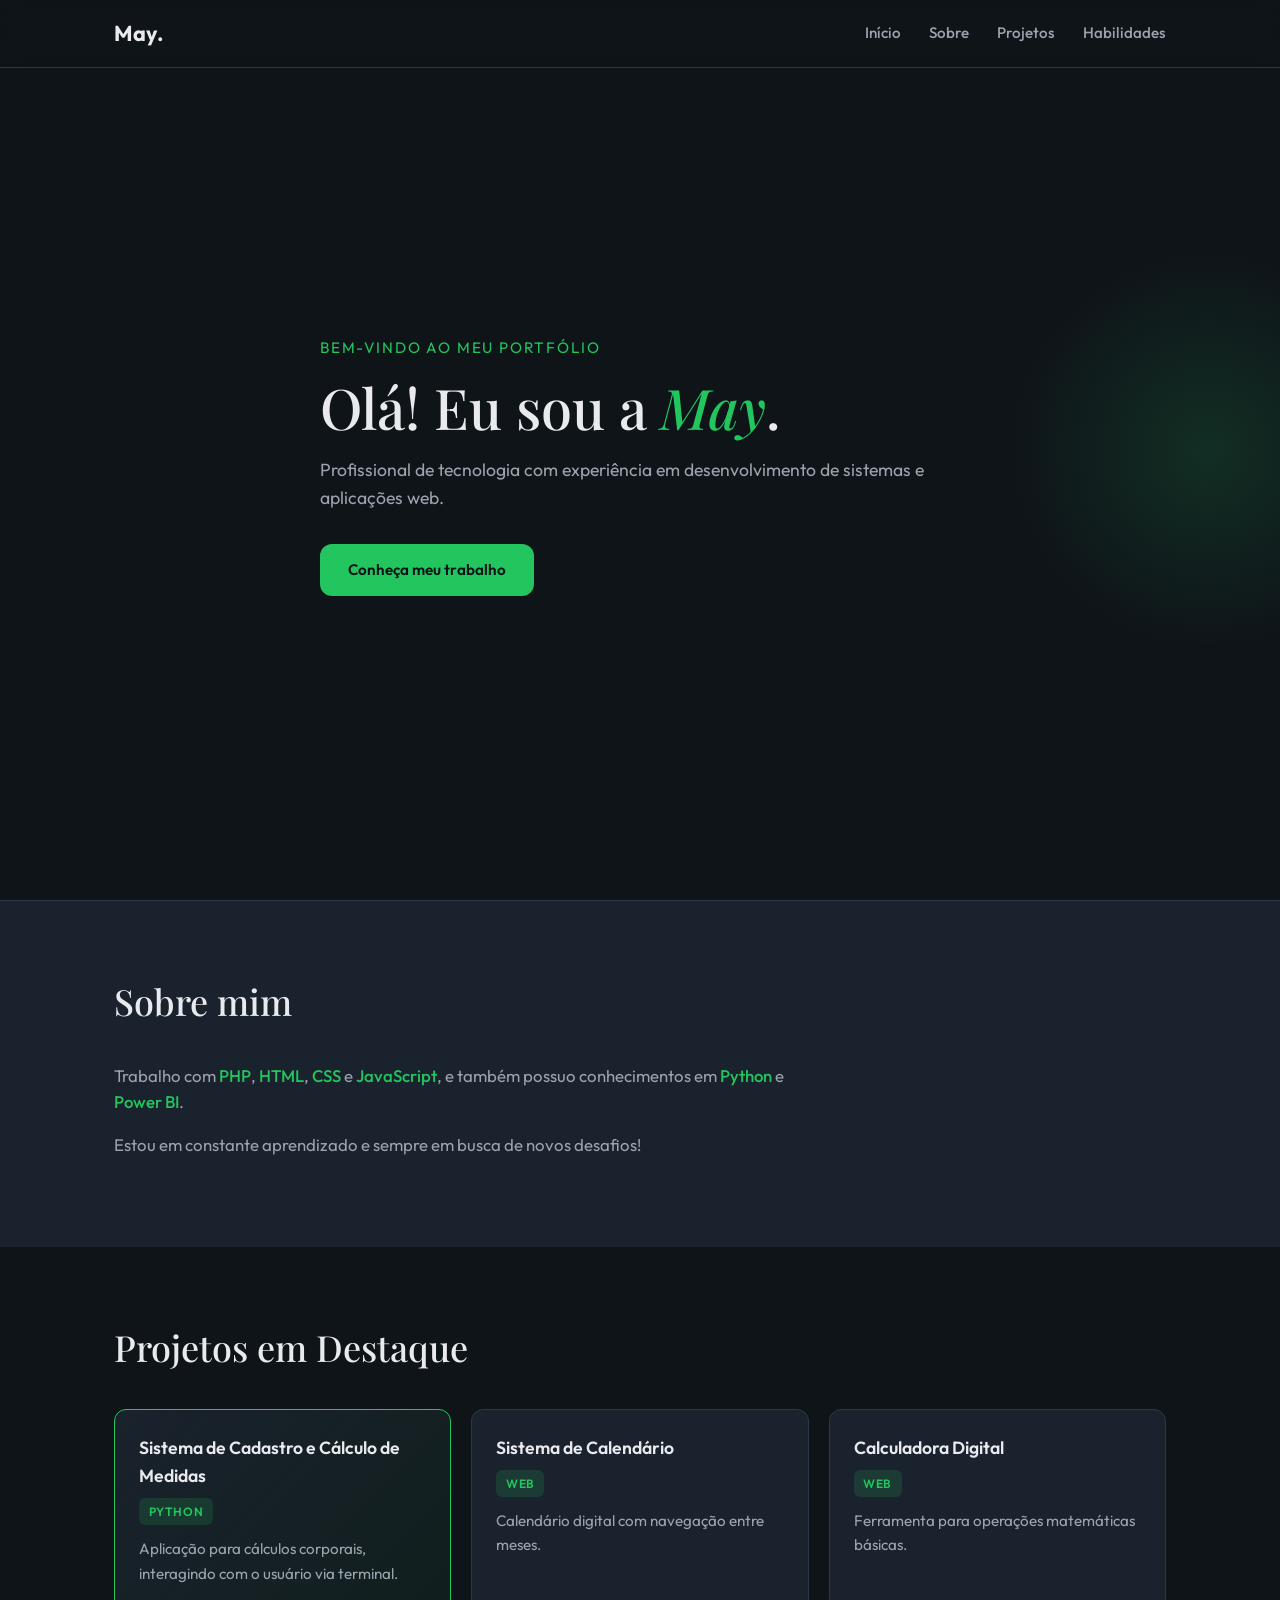
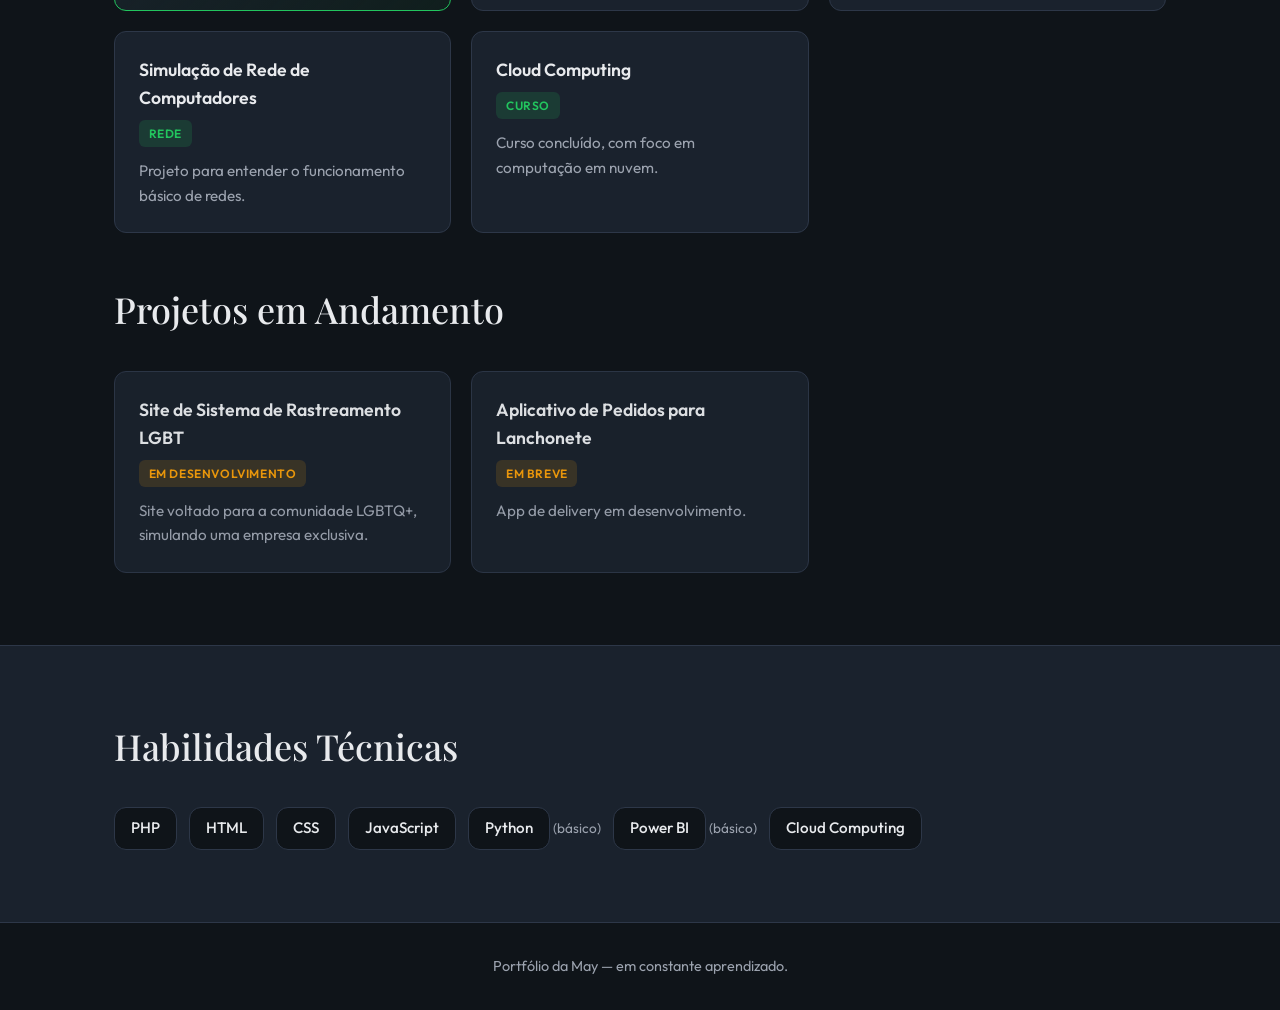
==== portfolio/index.html @ a1ef1149 "Portfolio da May - versao inicial Made-with: Cursor" ====
<!DOCTYPE html>
<html lang="pt-BR">
<head>
  <meta charset="UTF-8">
  <meta name="viewport" content="width=device-width, initial-scale=1.0">
  <title>Portfólio da May</title>
  <link rel="preconnect" href="https://fonts.googleapis.com">
  <link rel="preconnect" href="https://fonts.gstatic.com" crossorigin>
  <link href="https://fonts.googleapis.com/css2?family=Outfit:wght@300;400;500;600;700&family=Playfair+Display:ital,wght@0,500;1,500&display=swap" rel="stylesheet">
  <link rel="stylesheet" href="styles.css">
</head>
<body>
  <header class="header">
    <nav class="nav">
      <a href="#inicio" class="nav-logo">May.</a>
      <button class="nav-toggle" aria-label="Abrir menu" aria-expanded="false">
        <span></span>
        <span></span>
        <span></span>
      </button>
      <ul class="nav-links">
        <li><a href="#inicio">Início</a></li>
        <li><a href="#sobre">Sobre</a></li>
        <li><a href="#projetos">Projetos</a></li>
        <li><a href="#habilidades">Habilidades</a></li>
      </ul>
    </nav>
  </header>

  <main>
    <section id="inicio" class="hero">
      <div class="hero-content">
        <p class="hero-welcome">Bem-vindo ao meu Portfólio</p>
        <h1 class="hero-title">Olá! Eu sou a <span class="highlight">May</span>.</h1>
        <p class="hero-subtitle">Profissional de tecnologia com experiência em desenvolvimento de sistemas e aplicações web.</p>
        <a href="#sobre" class="btn btn-primary">Conheça meu trabalho</a>
      </div>
      <div class="hero-decoration" aria-hidden="true"></div>
    </section>

    <section id="sobre" class="sobre">
      <div class="container">
        <h2 class="section-title">Sobre mim</h2>
        <div class="sobre-content">
          <p class="sobre-text">
            Trabalho com <strong>PHP</strong>, <strong>HTML</strong>, <strong>CSS</strong> e <strong>JavaScript</strong>, 
            e também possuo conhecimentos em <strong>Python</strong> e <strong>Power BI</strong>.
          </p>
          <p class="sobre-text">
            Estou em constante aprendizado e sempre em busca de novos desafios!
          </p>
        </div>
      </div>
    </section>

    <section id="projetos" class="projetos">
      <div class="container">
        <h2 class="section-title">Projetos em Destaque</h2>
        <div class="cards">
          <article class="card card-featured">
            <h3>Sistema de Cadastro e Cálculo de Medidas</h3>
            <p class="card-tag">Python</p>
            <p>Aplicação para cálculos corporais, interagindo com o usuário via terminal.</p>
          </article>
          <article class="card">
            <h3>Sistema de Calendário</h3>
            <p class="card-tag">Web</p>
            <p>Calendário digital com navegação entre meses.</p>
          </article>
          <article class="card">
            <h3>Calculadora Digital</h3>
            <p class="card-tag">Web</p>
            <p>Ferramenta para operações matemáticas básicas.</p>
          </article>
          <article class="card">
            <h3>Simulação de Rede de Computadores</h3>
            <p class="card-tag">Rede</p>
            <p>Projeto para entender o funcionamento básico de redes.</p>
          </article>
          <article class="card">
            <h3>Cloud Computing</h3>
            <p class="card-tag">Curso</p>
            <p>Curso concluído, com foco em computação em nuvem.</p>
          </article>
        </div>

        <h2 class="section-title section-title-secondary">Projetos em Andamento</h2>
        <div class="cards cards-andamento">
          <article class="card card-in-progress">
            <h3>Site de Sistema de Rastreamento LGBT</h3>
            <p class="card-tag card-tag-progress">Em desenvolvimento</p>
            <p>Site voltado para a comunidade LGBTQ+, simulando uma empresa exclusiva.</p>
          </article>
          <article class="card card-in-progress">
            <h3>Aplicativo de Pedidos para Lanchonete</h3>
            <p class="card-tag card-tag-progress">Em breve</p>
            <p>App de delivery em desenvolvimento.</p>
          </article>
        </div>
      </div>
    </section>

    <section id="habilidades" class="habilidades">
      <div class="container">
        <h2 class="section-title">Habilidades Técnicas</h2>
        <ul class="skills-list">
          <li><span class="skill">PHP</span></li>
          <li><span class="skill">HTML</span></li>
          <li><span class="skill">CSS</span></li>
          <li><span class="skill">JavaScript</span></li>
          <li><span class="skill">Python</span> <small>(básico)</small></li>
          <li><span class="skill">Power BI</span> <small>(básico)</small></li>
          <li><span class="skill">Cloud Computing</span></li>
        </ul>
      </div>
    </section>
  </main>

  <footer class="footer">
    <div class="container">
      <p>Portfólio da May — em constante aprendizado.</p>
    </div>
  </footer>

  <script src="script.js"></script>
</body>
</html>
---- portfolio/styles.css ----
/* --- Variáveis --- */
:root {
  --bg: #0f1419;
  --bg-card: #1a222d;
  --bg-card-hover: #232d3a;
  --text: #e8eaed;
  --text-muted: #9ca3af;
  --accent: #22c55e;
  --accent-soft: rgba(34, 197, 94, 0.15);
  --accent-progress: #f59e0b;
  --accent-progress-soft: rgba(245, 158, 11, 0.15);
  --border: #2d3748;
  --font-sans: 'Outfit', sans-serif;
  --font-display: 'Playfair Display', serif;
  --radius: 12px;
  --shadow: 0 4px 24px rgba(0, 0, 0, 0.25);
}

/* --- Reset e base --- */
*,
*::before,
*::after {
  box-sizing: border-box;
  margin: 0;
  padding: 0;
}

html {
  scroll-behavior: smooth;
}

body {
  font-family: var(--font-sans);
  background: var(--bg);
  color: var(--text);
  line-height: 1.6;
  min-height: 100vh;
}

a {
  color: var(--accent);
  text-decoration: none;
  transition: color 0.2s;
}

a:hover {
  color: #4ade80;
}

/* --- Container --- */
.container {
  width: 100%;
  max-width: 1100px;
  margin: 0 auto;
  padding: 0 1.5rem;
}

/* --- Header e navegação --- */
.header {
  position: fixed;
  top: 0;
  left: 0;
  right: 0;
  z-index: 100;
  background: rgba(15, 20, 25, 0.9);
  backdrop-filter: blur(10px);
  border-bottom: 1px solid var(--border);
}

.nav {
  max-width: 1100px;
  margin: 0 auto;
  padding: 1rem 1.5rem;
  display: flex;
  align-items: center;
  justify-content: space-between;
}

.nav-logo {
  font-weight: 700;
  font-size: 1.35rem;
  color: var(--text);
}

.nav-logo:hover {
  color: var(--accent);
}

.nav-links {
  list-style: none;
  display: flex;
  gap: 1.75rem;
}

.nav-links a {
  color: var(--text-muted);
  font-weight: 500;
  font-size: 0.95rem;
}

.nav-links a:hover {
  color: var(--text);
}

.nav-toggle {
  display: none;
  flex-direction: column;
  gap: 5px;
  background: none;
  border: none;
  cursor: pointer;
  padding: 4px;
}

.nav-toggle span {
  width: 22px;
  height: 2px;
  background: var(--text);
  border-radius: 1px;
}

/* --- Hero --- */
.hero {
  min-height: 100vh;
  display: flex;
  align-items: center;
  justify-content: center;
  position: relative;
  padding: 6rem 1.5rem 4rem;
  overflow: hidden;
}

.hero-content {
  max-width: 640px;
  position: relative;
  z-index: 1;
}

.hero-welcome {
  font-size: 0.95rem;
  color: var(--accent);
  text-transform: uppercase;
  letter-spacing: 0.12em;
  margin-bottom: 0.75rem;
}

.hero-title {
  font-family: var(--font-display);
  font-size: clamp(2.2rem, 5vw, 3.5rem);
  font-weight: 500;
  line-height: 1.2;
  margin-bottom: 1rem;
}

.hero-title .highlight {
  color: var(--accent);
  font-style: italic;
}

.hero-subtitle {
  color: var(--text-muted);
  font-size: 1.1rem;
  margin-bottom: 2rem;
}

.btn {
  display: inline-block;
  padding: 0.85rem 1.75rem;
  font-family: var(--font-sans);
  font-weight: 600;
  font-size: 0.95rem;
  border-radius: var(--radius);
  transition: transform 0.2s, box-shadow 0.2s;
}

.btn-primary {
  background: var(--accent);
  color: var(--bg);
  border: none;
}

.btn-primary:hover {
  transform: translateY(-2px);
  box-shadow: 0 8px 24px var(--accent-soft);
}

.hero-decoration {
  position: absolute;
  right: -10%;
  top: 50%;
  transform: translateY(-50%);
  width: 50%;
  max-width: 400px;
  height: 70%;
  max-height: 400px;
  background: radial-gradient(ellipse, var(--accent-soft) 0%, transparent 70%);
  pointer-events: none;
}

/* --- Seções comuns --- */
section {
  padding: 4.5rem 0;
}

.section-title {
  font-family: var(--font-display);
  font-size: clamp(1.75rem, 3vw, 2.25rem);
  font-weight: 500;
  margin-bottom: 2rem;
  color: var(--text);
}

.section-title-secondary {
  margin-top: 3rem;
}

/* --- Sobre --- */
.sobre {
  background: var(--bg-card);
  border-top: 1px solid var(--border);
}

.sobre-content {
  max-width: 680px;
}

.sobre-text {
  color: var(--text-muted);
  font-size: 1.05rem;
  margin-bottom: 1rem;
}

.sobre-text strong {
  color: var(--accent);
  font-weight: 500;
}

/* --- Projetos (cards) --- */
.cards {
  display: grid;
  grid-template-columns: repeat(auto-fill, minmax(280px, 1fr));
  gap: 1.25rem;
}

.card {
  background: var(--bg-card);
  border: 1px solid var(--border);
  border-radius: var(--radius);
  padding: 1.5rem;
  transition: background 0.2s, border-color 0.2s, transform 0.2s;
}

.card:hover {
  background: var(--bg-card-hover);
  border-color: var(--accent);
  transform: translateY(-2px);
  box-shadow: var(--shadow);
}

.card-featured {
  border-color: var(--accent);
  background: linear-gradient(135deg, var(--bg-card) 0%, rgba(34, 197, 94, 0.06) 100%);
}

.card h3 {
  font-size: 1.1rem;
  font-weight: 600;
  margin-bottom: 0.5rem;
  color: var(--text);
}

.card p {
  color: var(--text-muted);
  font-size: 0.95rem;
  margin-bottom: 0.5rem;
}

.card p:last-of-type {
  margin-bottom: 0;
}

.card-tag {
  display: inline-block;
  font-size: 0.75rem !important;
  font-weight: 600;
  text-transform: uppercase;
  letter-spacing: 0.05em;
  color: var(--accent) !important;
  background: var(--accent-soft);
  padding: 0.25rem 0.6rem;
  border-radius: 6px;
  margin-bottom: 0.75rem !important;
}

.card-tag-progress {
  color: var(--accent-progress) !important;
  background: var(--accent-progress-soft);
}

.card-in-progress {
  opacity: 0.95;
}

.card-in-progress:hover {
  border-color: var(--accent-progress);
}

.cards-andamento {
  margin-top: 0.5rem;
}

/* --- Habilidades --- */
.habilidades {
  background: var(--bg-card);
  border-top: 1px solid var(--border);
}

.skills-list {
  list-style: none;
  display: flex;
  flex-wrap: wrap;
  gap: 0.75rem;
}

.skill {
  display: inline-block;
  padding: 0.5rem 1rem;
  background: var(--bg);
  border: 1px solid var(--border);
  border-radius: var(--radius);
  font-weight: 500;
  font-size: 0.95rem;
  color: var(--text);
  transition: border-color 0.2s, background 0.2s;
}

.skill:hover {
  border-color: var(--accent);
  background: var(--accent-soft);
}

.skills-list small {
  color: var(--text-muted);
  font-weight: 400;
  font-size: 0.85rem;
}

/* --- Footer --- */
.footer {
  padding: 2rem 1.5rem;
  border-top: 1px solid var(--border);
  text-align: center;
}

.footer p {
  color: var(--text-muted);
  font-size: 0.9rem;
}

/* --- Responsivo --- */
@media (max-width: 768px) {
  .nav-links {
    display: none;
  }

  .nav-toggle {
    display: flex;
  }

  .nav.nav-open .nav-links {
    display: flex;
    flex-direction: column;
    position: absolute;
    top: 100%;
    left: 0;
    right: 0;
    background: var(--bg-card);
    padding: 1rem;
    border-bottom: 1px solid var(--border);
    gap: 0.5rem;
  }

  .hero {
    padding-top: 5rem;
  }

  .cards {
    grid-template-columns: 1fr;
  }
}
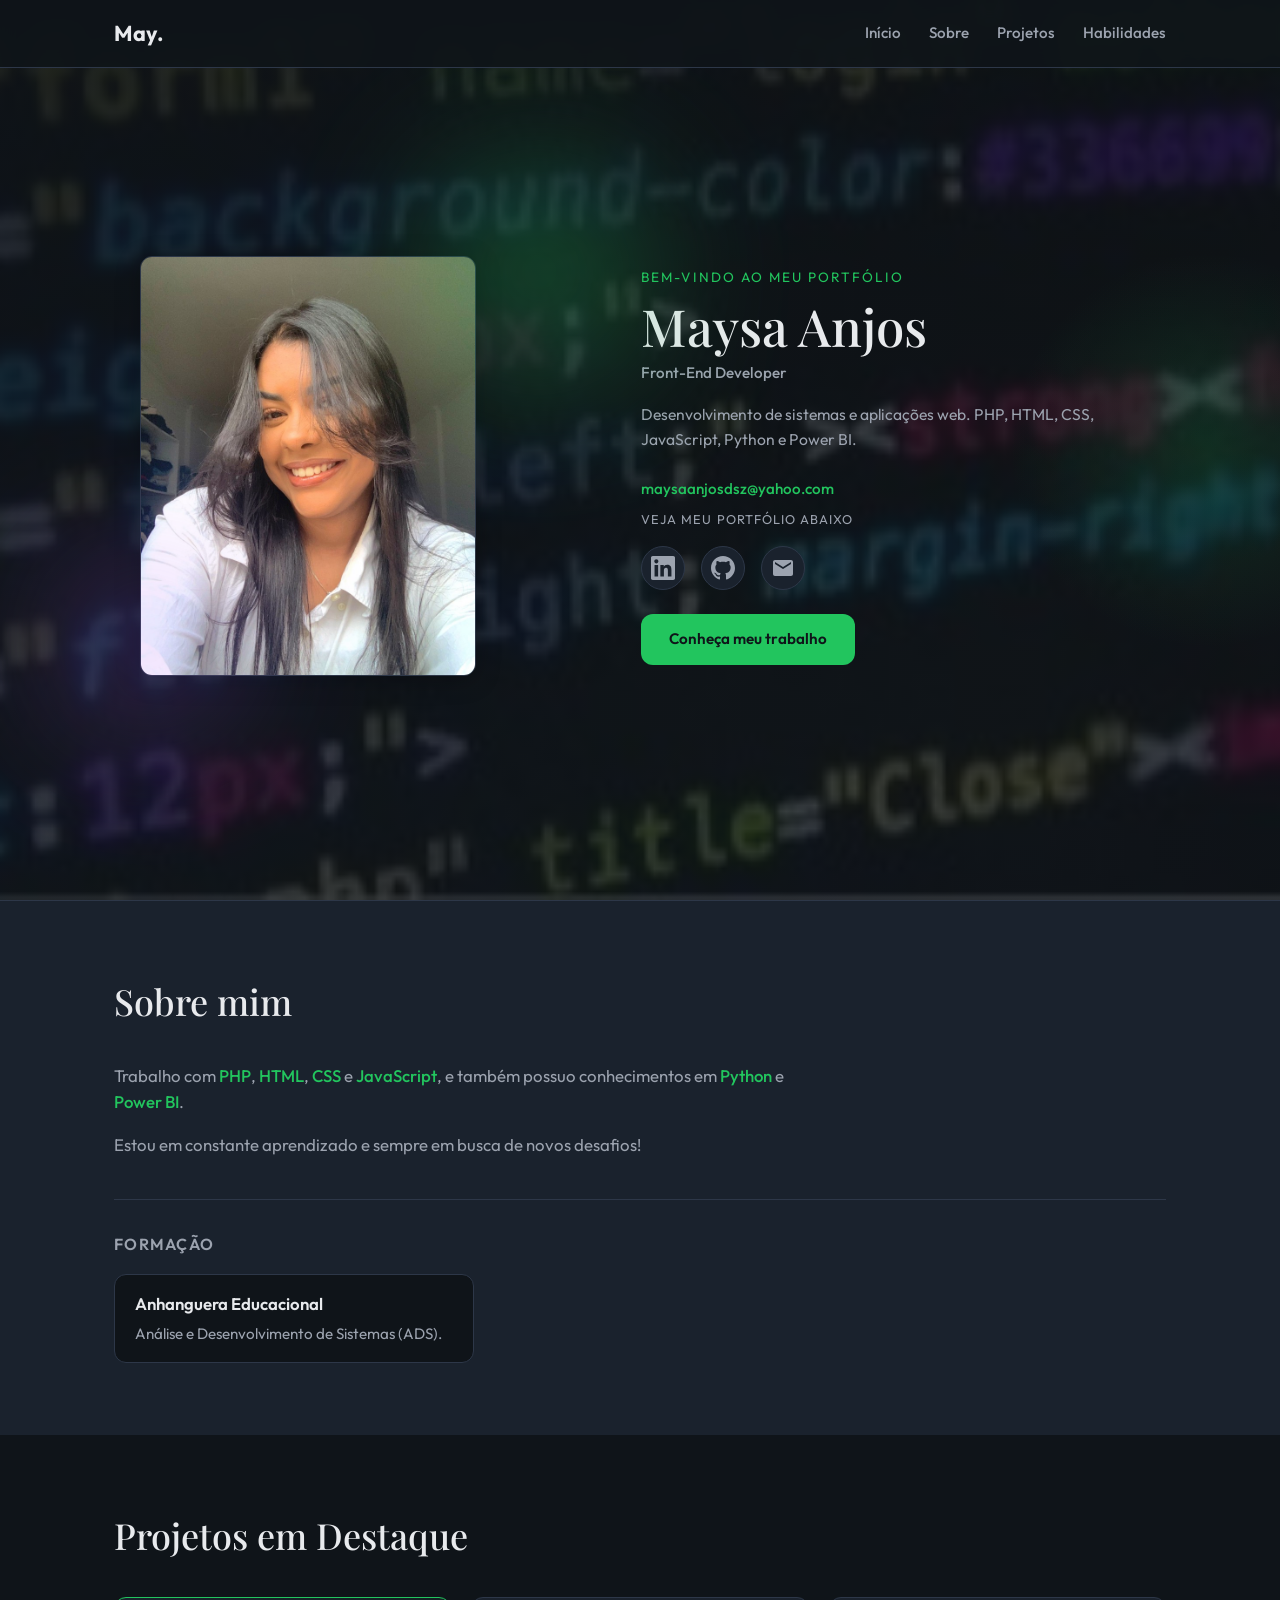
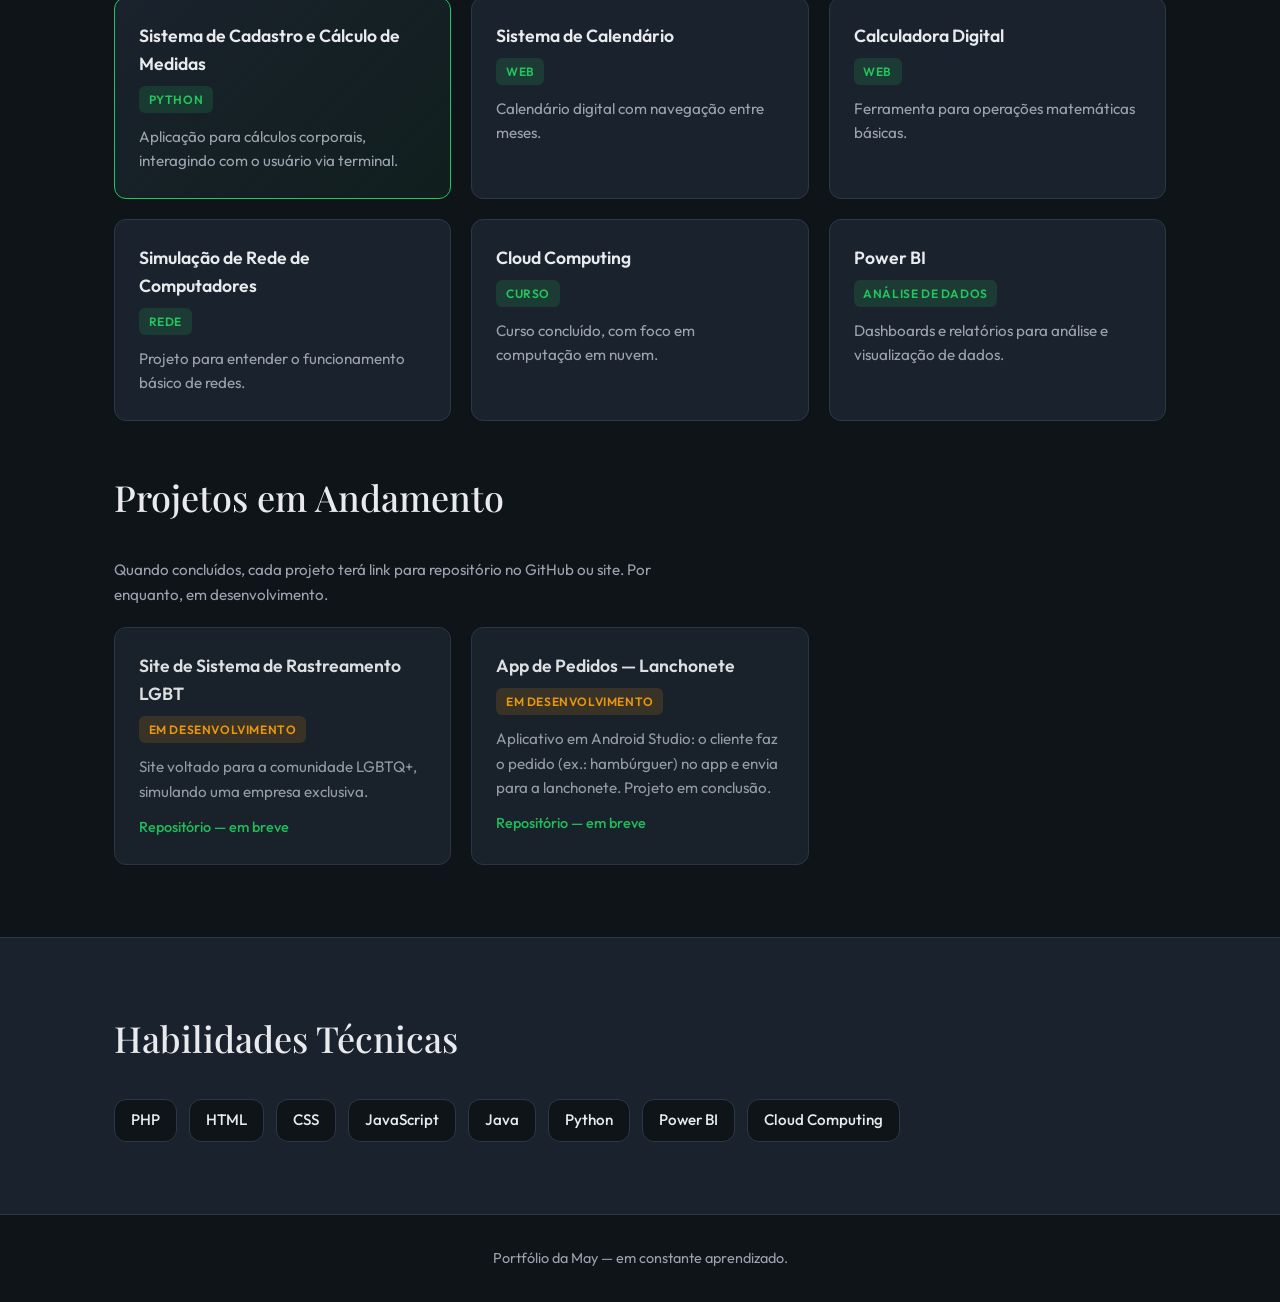
==== commit 2762499c: "Portfolio completo: foto, fundo, contatos, formacao ADS, GitHub, habilidades e projetos em andamento" ====
--- a/portfolio/index.html
+++ b/portfolio/index.html
@@ -29,11 +29,36 @@
 
   <main>
     <section id="inicio" class="hero">
-      <div class="hero-content">
-        <p class="hero-welcome">Bem-vindo ao meu Portfólio</p>
-        <h1 class="hero-title">Olá! Eu sou a <span class="highlight">May</span>.</h1>
-        <p class="hero-subtitle">Profissional de tecnologia com experiência em desenvolvimento de sistemas e aplicações web.</p>
-        <a href="#sobre" class="btn btn-primary">Conheça meu trabalho</a>
+      <div class="hero-card">
+        <div class="hero-visual">
+          <div class="hero-photo-wrap">
+            <img src="img/foto.png" alt="Maysa Anjos" class="hero-photo">
+          </div>
+          <div class="hero-glow hero-glow-1" aria-hidden="true"></div>
+          <div class="hero-glow hero-glow-2" aria-hidden="true"></div>
+        </div>
+        <div class="hero-content">
+          <p class="hero-welcome">Bem-vindo ao meu portfólio</p>
+          <h1 class="hero-title">Maysa Anjos</h1>
+          <p class="hero-role">Front-End Developer</p>
+          <p class="hero-subtitle">Desenvolvimento de sistemas e aplicações web. PHP, HTML, CSS, JavaScript, Python e Power BI.</p>
+          <div class="hero-contact">
+            <a href="mailto:maysaanjosdsz@yahoo.com" class="hero-email">maysaanjosdsz@yahoo.com</a>
+            <p class="hero-cta">Veja meu portfólio abaixo</p>
+            <div class="hero-social">
+              <a href="https://www.linkedin.com/in/maysa-dos-anjos-242b35185" target="_blank" rel="noopener noreferrer" aria-label="LinkedIn">
+                <svg width="24" height="24" viewBox="0 0 24 24" fill="currentColor" aria-hidden="true"><path d="M20.447 20.452h-3.554v-5.569c0-1.328-.027-3.037-1.852-3.037-1.853 0-2.136 1.445-2.136 2.939v5.667H9.351V9h3.414v1.561h.046c.477-.9 1.637-1.85 3.37-1.85 3.601 0 4.267 2.37 4.267 5.455v6.286zM5.337 7.433c-1.144 0-2.063-.926-2.063-2.065 0-1.138.92-2.063 2.063-2.063 1.14 0 2.064.925 2.064 2.063 0 1.139-.925 2.065-2.064 2.065zm1.782 13.019H3.555V9h3.564v11.452zM22.225 0H1.771C.792 0 0 .774 0 1.729v20.542C0 23.227.792 24 1.771 24h20.451C23.2 24 24 23.227 24 22.271V1.729C24 .774 23.2 0 22.222 0h.003z"/></svg>
+              </a>
+              <a href="https://github.com/Maysaanjoss" target="_blank" rel="noopener noreferrer" aria-label="GitHub">
+                <svg width="24" height="24" viewBox="0 0 24 24" fill="currentColor" aria-hidden="true"><path d="M12 0c-6.626 0-12 5.373-12 12 0 5.302 3.438 9.8 8.207 11.387.599.111.793-.261.793-.577v-2.234c-3.338.726-4.033-1.416-4.033-1.416-.546-1.387-1.333-1.756-1.333-1.756-1.089-.745.083-.729.083-.729 1.205.084 1.839 1.237 1.839 1.237 1.07 1.834 2.807 1.304 3.492.997.107-.775.418-1.305.762-1.604-2.665-.305-5.467-1.334-5.467-5.931 0-1.311.469-2.381 1.236-3.221-.124-.303-.535-1.524.117-3.176 0 0 1.008-.322 3.301 1.23.957-.266 1.983-.399 3.003-.404 1.02.005 2.047.138 3.006.404 2.291-1.552 3.297-1.23 3.297-1.23.653 1.653.242 2.874.118 3.176.77.84 1.235 1.911 1.235 3.221 0 4.609-2.807 5.624-5.479 5.921.43.372.823 1.102.823 2.222v3.293c0 .319.192.694.801.576 4.765-1.589 8.199-6.086 8.199-11.386 0-6.627-5.373-12-12-12z"/></svg>
+              </a>
+              <a href="mailto:maysaanjosdsz@yahoo.com" aria-label="E-mail">
+                <svg width="24" height="24" viewBox="0 0 24 24" fill="currentColor" aria-hidden="true"><path d="M20 4H4c-1.1 0-1.99.9-1.99 2L2 18c0 1.1.9 2 2 2h16c1.1 0 2-.9 2-2V6c0-1.1-.9-2-2-2zm0 4l-8 5-8-5V6l8 5 8-5v2z"/></svg>
+              </a>
+            </div>
+          </div>
+          <a href="#sobre" class="btn btn-primary">Conheça meu trabalho</a>
+        </div>
       </div>
       <div class="hero-decoration" aria-hidden="true"></div>
     </section>
@@ -49,6 +74,13 @@
           <p class="sobre-text">
             Estou em constante aprendizado e sempre em busca de novos desafios!
           </p>
+        </div>
+        <div class="formacao">
+          <h3 class="formacao-title">Formação</h3>
+          <div class="formacao-item">
+            <p class="formacao-instituicao">Anhanguera Educacional</p>
+            <p class="formacao-desc">Análise e Desenvolvimento de Sistemas (ADS).</p>
+          </div>
         </div>
       </div>
     </section>
@@ -82,19 +114,29 @@
             <p class="card-tag">Curso</p>
             <p>Curso concluído, com foco em computação em nuvem.</p>
           </article>
+          <article class="card">
+            <h3>Power BI</h3>
+            <p class="card-tag">Análise de dados</p>
+            <p>Dashboards e relatórios para análise e visualização de dados.</p>
+          </article>
         </div>
 
         <h2 class="section-title section-title-secondary">Projetos em Andamento</h2>
+        <p class="projetos-andamento-intro">Quando concluídos, cada projeto terá link para repositório no GitHub ou site. Por enquanto, em desenvolvimento.</p>
         <div class="cards cards-andamento">
           <article class="card card-in-progress">
             <h3>Site de Sistema de Rastreamento LGBT</h3>
             <p class="card-tag card-tag-progress">Em desenvolvimento</p>
             <p>Site voltado para a comunidade LGBTQ+, simulando uma empresa exclusiva.</p>
+            <!-- Quando terminar, troque href="#" pela URL do GitHub ou do site -->
+            <a href="#" class="card-link">Repositório — em breve</a>
           </article>
           <article class="card card-in-progress">
-            <h3>Aplicativo de Pedidos para Lanchonete</h3>
-            <p class="card-tag card-tag-progress">Em breve</p>
-            <p>App de delivery em desenvolvimento.</p>
+            <h3>App de Pedidos — Lanchonete</h3>
+            <p class="card-tag card-tag-progress">Em desenvolvimento</p>
+            <p>Aplicativo em Android Studio: o cliente faz o pedido (ex.: hambúrguer) no app e envia para a lanchonete. Projeto em conclusão.</p>
+            <!-- Quando terminar, troque href="#" pela URL do repositório no GitHub -->
+            <a href="#" class="card-link">Repositório — em breve</a>
           </article>
         </div>
       </div>
@@ -108,8 +150,9 @@
           <li><span class="skill">HTML</span></li>
           <li><span class="skill">CSS</span></li>
           <li><span class="skill">JavaScript</span></li>
-          <li><span class="skill">Python</span> <small>(básico)</small></li>
-          <li><span class="skill">Power BI</span> <small>(básico)</small></li>
+          <li><span class="skill">Java</span></li>
+          <li><span class="skill">Python</span></li>
+          <li><span class="skill">Power BI</span></li>
           <li><span class="skill">Cloud Computing</span></li>
         </ul>
       </div>
--- a/portfolio/styles.css
+++ b/portfolio/styles.css
@@ -119,7 +119,7 @@
   border-radius: 1px;
 }
 
-/* --- Hero --- */
+/* --- Hero (cartão de apresentação) --- */
 .hero {
   min-height: 100vh;
   display: flex;
@@ -128,39 +128,156 @@
   position: relative;
   padding: 6rem 1.5rem 4rem;
   overflow: hidden;
-}
-
-.hero-content {
-  max-width: 640px;
+  background: var(--bg) url("img/fundo-hero.png") center / cover no-repeat;
+}
+
+.hero::before {
+  content: "";
+  position: absolute;
+  inset: 0;
+  z-index: 0;
+  background: linear-gradient(135deg, rgba(15, 20, 25, 0.92) 0%, rgba(15, 20, 25, 0.75) 100%);
+  pointer-events: none;
+}
+
+.hero-card {
+  display: grid;
+  grid-template-columns: 1fr 1.1fr;
+  gap: 3rem;
+  align-items: center;
+  max-width: 1000px;
+  width: 100%;
   position: relative;
   z-index: 1;
 }
 
+.hero-visual {
+  position: relative;
+}
+
+.hero-photo-wrap {
+  position: relative;
+  border-radius: var(--radius);
+  overflow: hidden;
+  aspect-ratio: 4/5;
+  max-height: 420px;
+  box-shadow: var(--shadow);
+  border: 1px solid var(--border);
+}
+
+.hero-photo {
+  width: 100%;
+  height: 100%;
+  object-fit: cover;
+  display: block;
+}
+
+.hero-glow {
+  position: absolute;
+  border-radius: 50%;
+  filter: blur(80px);
+  opacity: 0.4;
+  pointer-events: none;
+}
+
+.hero-glow-1 {
+  width: 200px;
+  height: 200px;
+  background: var(--accent);
+  top: -20%;
+  right: -10%;
+}
+
+.hero-glow-2 {
+  width: 150px;
+  height: 150px;
+  background: #a855f7;
+  bottom: -10%;
+  left: -15%;
+}
+
+.hero-content {
+  max-width: 480px;
+}
+
 .hero-welcome {
-  font-size: 0.95rem;
+  font-size: 0.85rem;
   color: var(--accent);
   text-transform: uppercase;
-  letter-spacing: 0.12em;
-  margin-bottom: 0.75rem;
+  letter-spacing: 0.15em;
+  margin-bottom: 0.5rem;
 }
 
 .hero-title {
   font-family: var(--font-display);
-  font-size: clamp(2.2rem, 5vw, 3.5rem);
-  font-weight: 500;
-  line-height: 1.2;
+  font-size: clamp(2.2rem, 4.5vw, 3.2rem);
+  font-weight: 500;
+  line-height: 1.15;
+  margin-bottom: 0.35rem;
+  color: var(--text);
+}
+
+.hero-role {
+  font-size: 0.95rem;
+  color: var(--text-muted);
   margin-bottom: 1rem;
-}
-
-.hero-title .highlight {
-  color: var(--accent);
-  font-style: italic;
+  font-weight: 500;
 }
 
 .hero-subtitle {
   color: var(--text-muted);
-  font-size: 1.1rem;
-  margin-bottom: 2rem;
+  font-size: 0.98rem;
+  line-height: 1.6;
+  margin-bottom: 1.5rem;
+}
+
+.hero-contact {
+  margin-bottom: 1.5rem;
+}
+
+.hero-email {
+  display: inline-block;
+  color: var(--accent);
+  font-weight: 500;
+  font-size: 0.95rem;
+  margin-bottom: 0.5rem;
+}
+
+.hero-email:hover {
+  color: #4ade80;
+  text-decoration: underline;
+}
+
+.hero-cta {
+  font-size: 0.8rem;
+  color: var(--text-muted);
+  text-transform: uppercase;
+  letter-spacing: 0.08em;
+  margin-bottom: 1rem;
+}
+
+.hero-social {
+  display: flex;
+  gap: 1rem;
+}
+
+.hero-social a {
+  display: flex;
+  align-items: center;
+  justify-content: center;
+  width: 44px;
+  height: 44px;
+  border-radius: 50%;
+  background: var(--bg-card);
+  border: 1px solid var(--border);
+  color: var(--text-muted);
+  transition: color 0.2s, border-color 0.2s, background 0.2s;
+}
+
+.hero-social a:hover {
+  color: var(--accent);
+  border-color: var(--accent);
+  background: var(--accent-soft);
 }
 
 .btn {
@@ -235,6 +352,42 @@
   font-weight: 500;
 }
 
+.formacao {
+  margin-top: 2.5rem;
+  padding-top: 2rem;
+  border-top: 1px solid var(--border);
+}
+
+.formacao-title {
+  font-size: 1rem;
+  font-weight: 600;
+  color: var(--text-muted);
+  text-transform: uppercase;
+  letter-spacing: 0.08em;
+  margin-bottom: 1rem;
+}
+
+.formacao-item {
+  padding: 1rem 1.25rem;
+  background: var(--bg);
+  border: 1px solid var(--border);
+  border-radius: var(--radius);
+  max-width: 360px;
+}
+
+.formacao-instituicao {
+  font-weight: 600;
+  color: var(--text);
+  font-size: 1.05rem;
+  margin-bottom: 0.25rem;
+}
+
+.formacao-desc {
+  color: var(--text-muted);
+  font-size: 0.95rem;
+  margin: 0;
+}
+
 /* --- Projetos (cards) --- */
 .cards {
   display: grid;
@@ -305,6 +458,25 @@
   border-color: var(--accent-progress);
 }
 
+.projetos-andamento-intro {
+  color: var(--text-muted);
+  font-size: 0.95rem;
+  margin-bottom: 1.25rem;
+  max-width: 560px;
+}
+
+.card-link {
+  display: inline-block;
+  margin-top: 0.75rem;
+  font-size: 0.9rem;
+  font-weight: 500;
+  color: var(--accent);
+}
+
+.card-link:hover {
+  text-decoration: underline;
+}
+
 .cards-andamento {
   margin-top: 0.5rem;
 }
@@ -384,6 +556,26 @@
     padding-top: 5rem;
   }
 
+  .hero-card {
+    grid-template-columns: 1fr;
+    gap: 2rem;
+    text-align: center;
+  }
+
+  .hero-visual {
+    order: -1;
+  }
+
+  .hero-photo-wrap {
+    max-width: 280px;
+    max-height: 320px;
+    margin: 0 auto;
+  }
+
+  .hero-social {
+    justify-content: center;
+  }
+
   .cards {
     grid-template-columns: 1fr;
   }
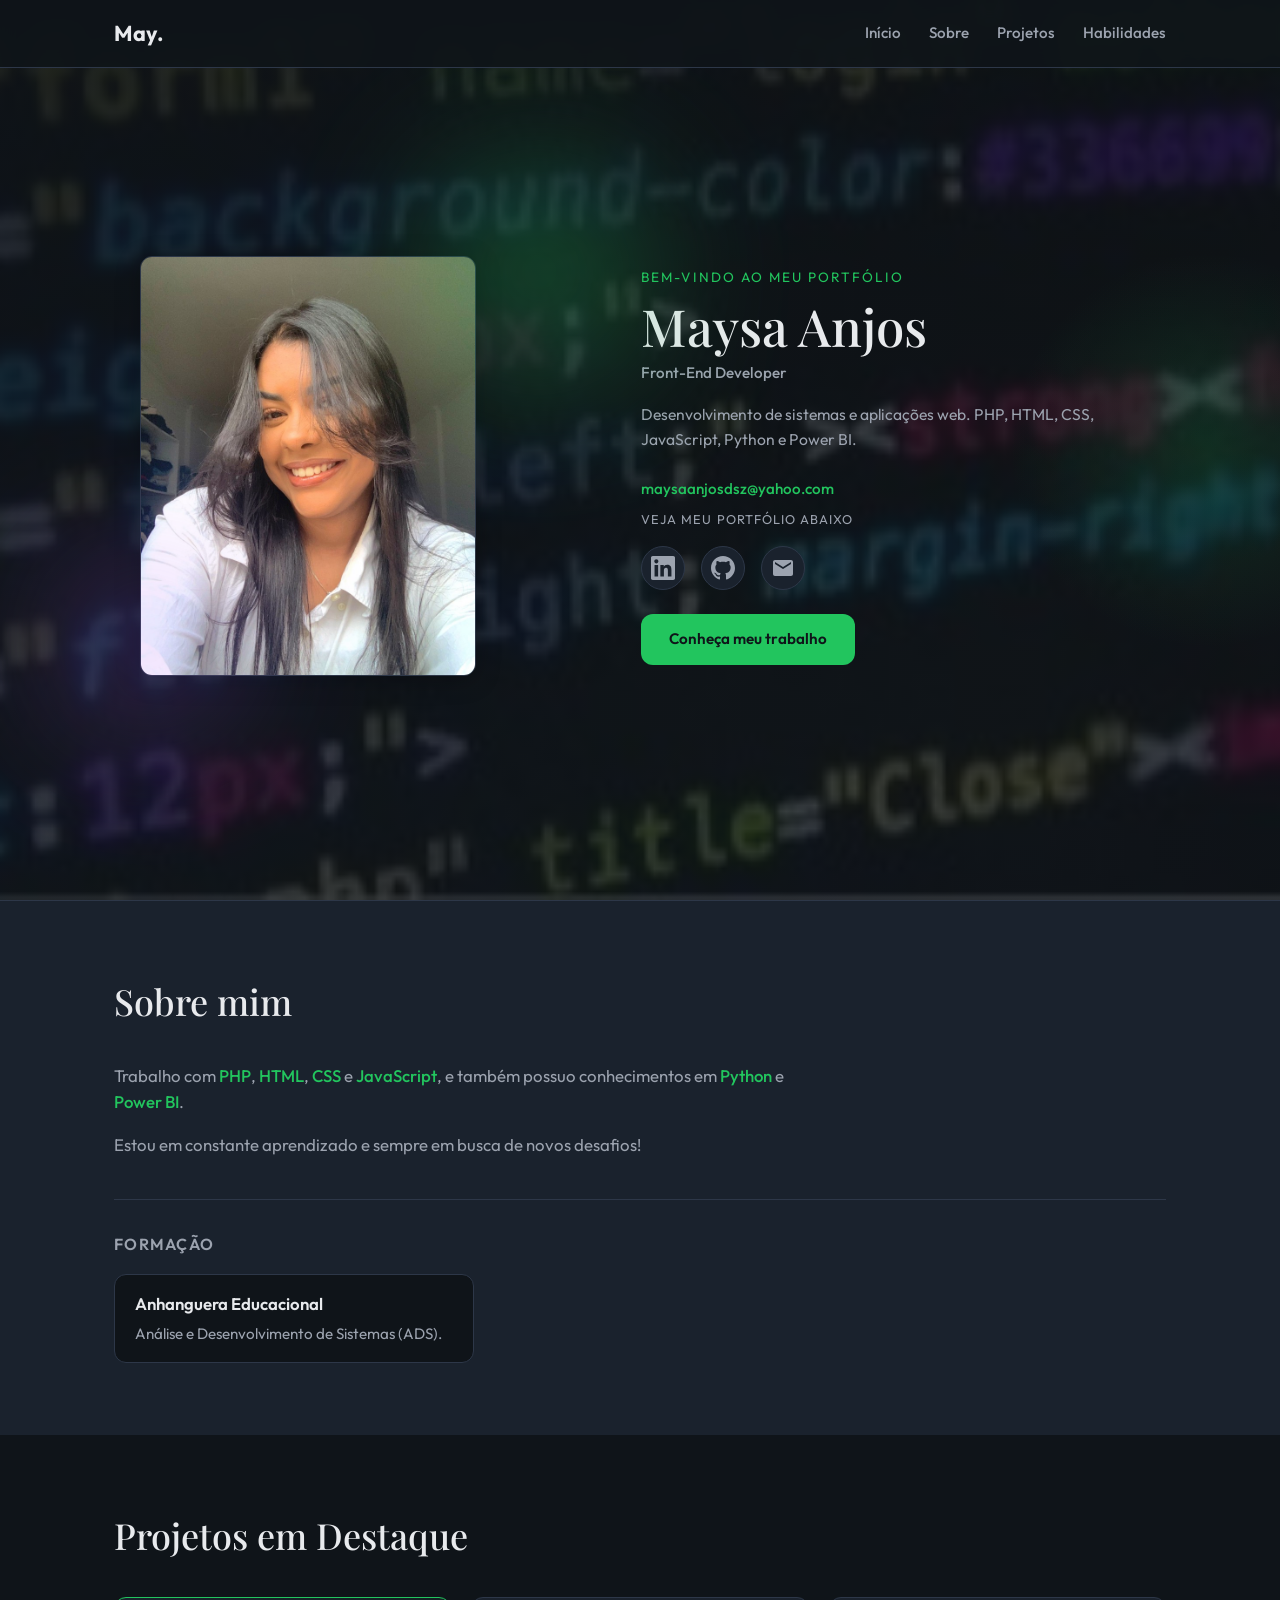
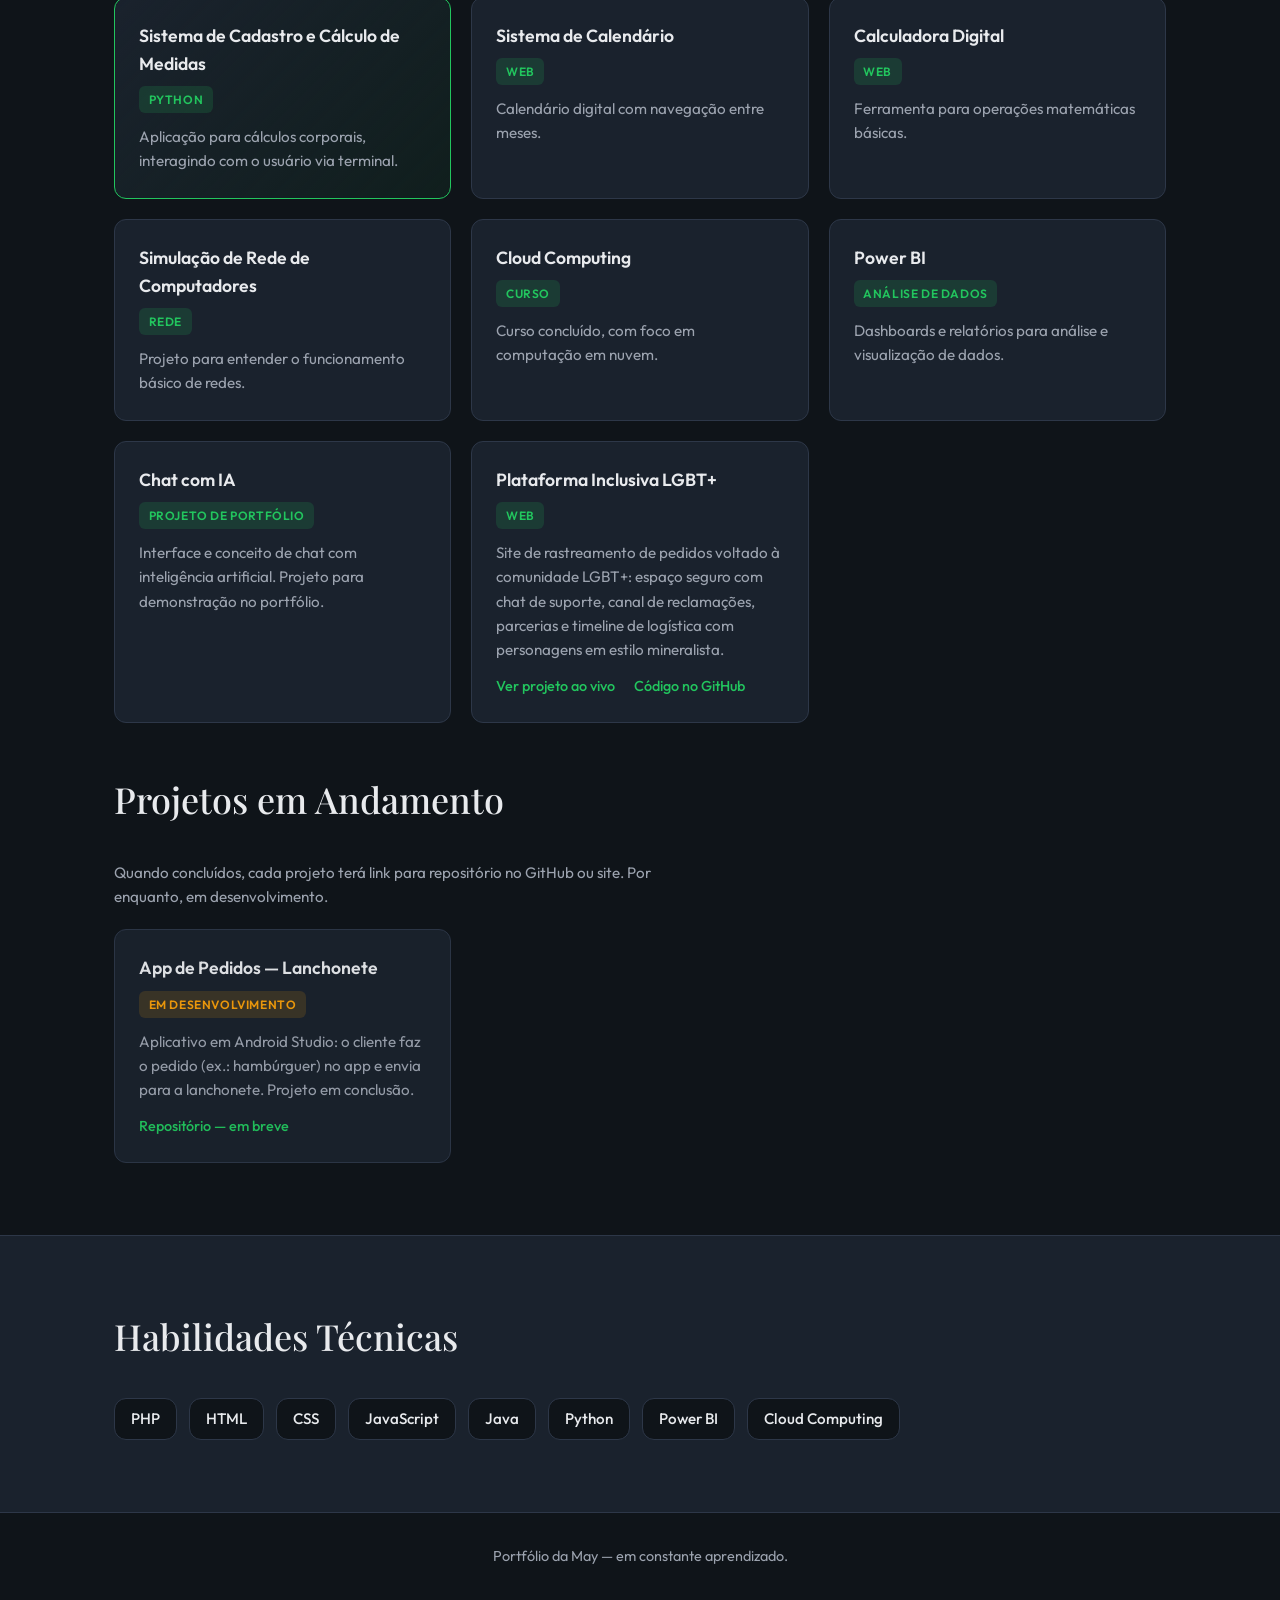
==== commit 42972319: "Plataforma Inclusiva LGBT+ e links no portfolio Made-with: Cursor" ====
--- a/portfolio/index.html
+++ b/portfolio/index.html
@@ -119,18 +119,23 @@
             <p class="card-tag">Análise de dados</p>
             <p>Dashboards e relatórios para análise e visualização de dados.</p>
           </article>
+          <article class="card">
+            <h3>Chat com IA</h3>
+            <p class="card-tag">Projeto de portfólio</p>
+            <p>Interface e conceito de chat com inteligência artificial. Projeto para demonstração no portfólio.</p>
+          </article>
+          <article class="card">
+            <h3>Plataforma Inclusiva LGBT+</h3>
+            <p class="card-tag">Web</p>
+            <p>Site de rastreamento de pedidos voltado à comunidade LGBT+: espaço seguro com chat de suporte, canal de reclamações, parcerias e timeline de logística com personagens em estilo mineralista.</p>
+            <a href="https://maysaanjoss.github.io/plataforma-lgbt/" target="_blank" rel="noopener noreferrer" class="card-link">Ver projeto ao vivo</a>
+            <a href="https://github.com/Maysaanjoss/plataforma-lgbt" target="_blank" rel="noopener noreferrer" class="card-link">Código no GitHub</a>
+          </article>
         </div>
 
         <h2 class="section-title section-title-secondary">Projetos em Andamento</h2>
         <p class="projetos-andamento-intro">Quando concluídos, cada projeto terá link para repositório no GitHub ou site. Por enquanto, em desenvolvimento.</p>
         <div class="cards cards-andamento">
-          <article class="card card-in-progress">
-            <h3>Site de Sistema de Rastreamento LGBT</h3>
-            <p class="card-tag card-tag-progress">Em desenvolvimento</p>
-            <p>Site voltado para a comunidade LGBTQ+, simulando uma empresa exclusiva.</p>
-            <!-- Quando terminar, troque href="#" pela URL do GitHub ou do site -->
-            <a href="#" class="card-link">Repositório — em breve</a>
-          </article>
           <article class="card card-in-progress">
             <h3>App de Pedidos — Lanchonete</h3>
             <p class="card-tag card-tag-progress">Em desenvolvimento</p>
--- a/portfolio/styles.css
+++ b/portfolio/styles.css
@@ -468,6 +468,7 @@
 .card-link {
   display: inline-block;
   margin-top: 0.75rem;
+  margin-right: 1rem;
   font-size: 0.9rem;
   font-weight: 500;
   color: var(--accent);
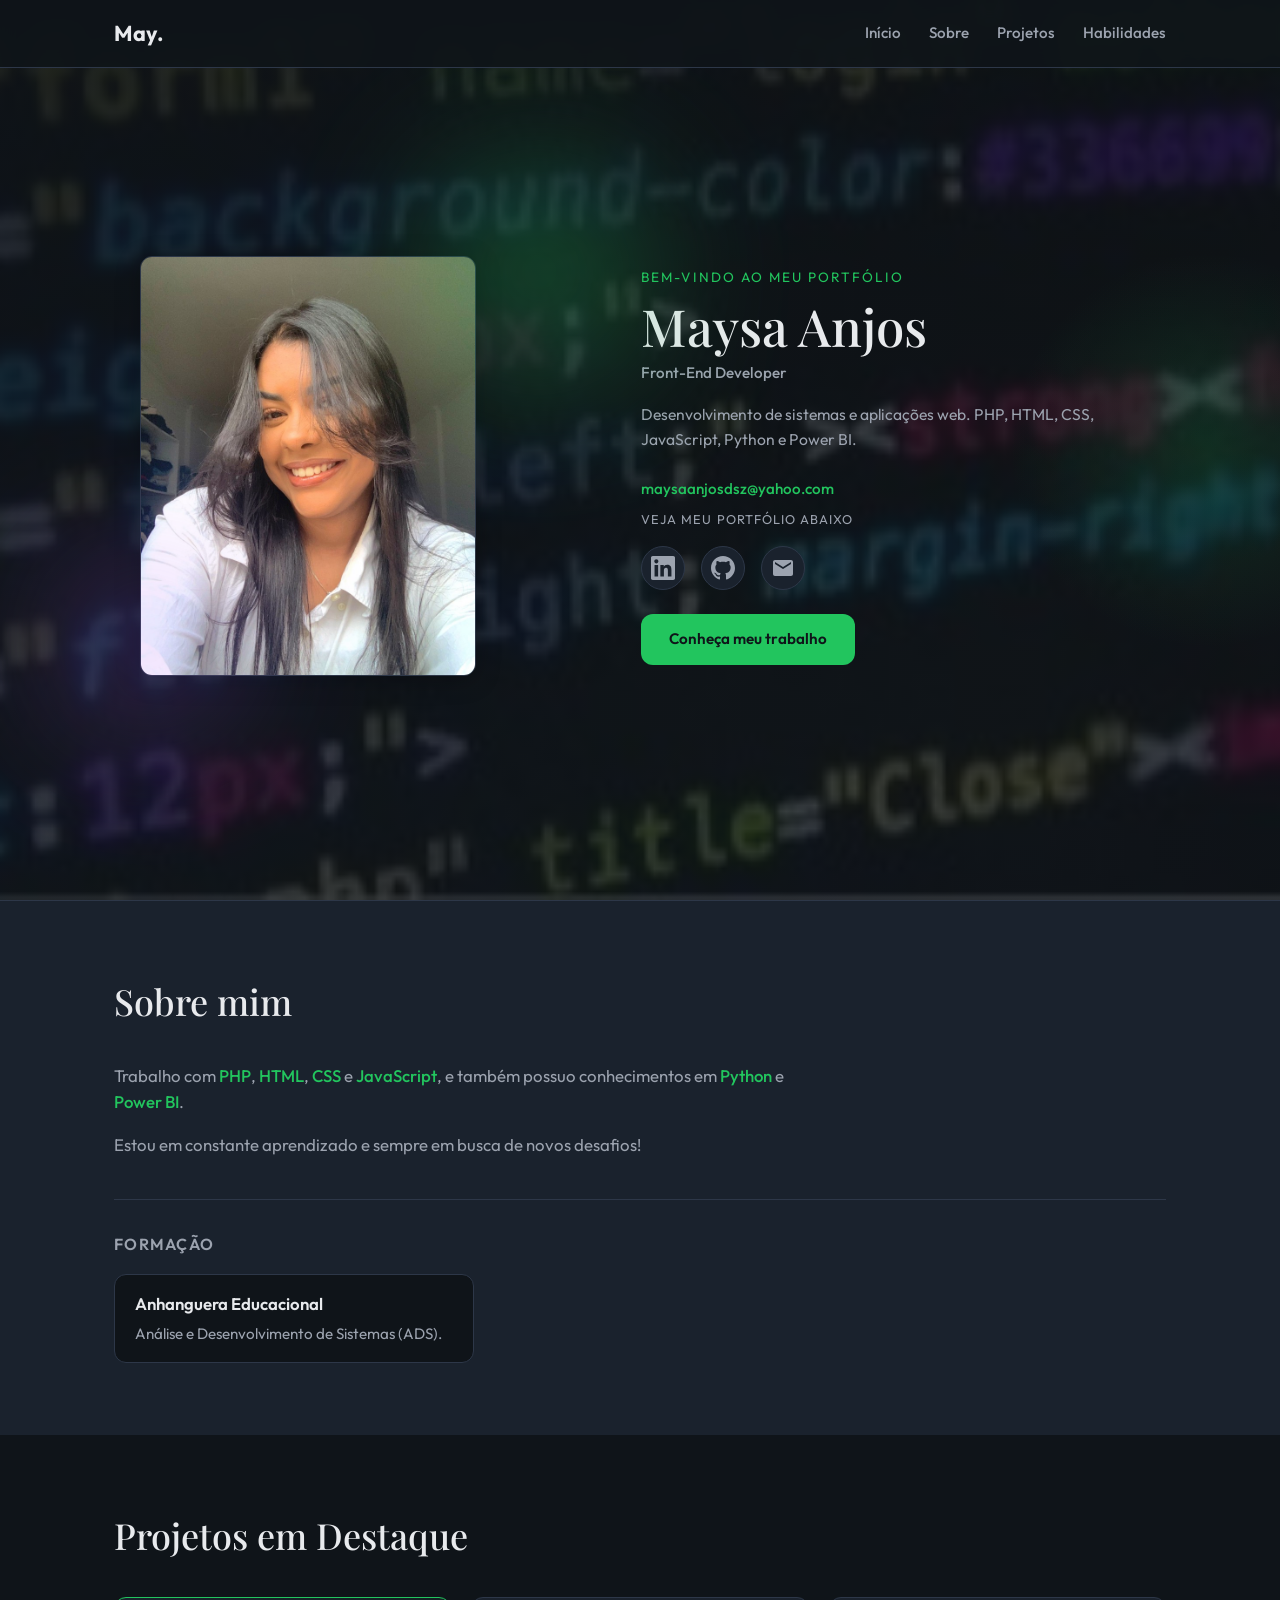
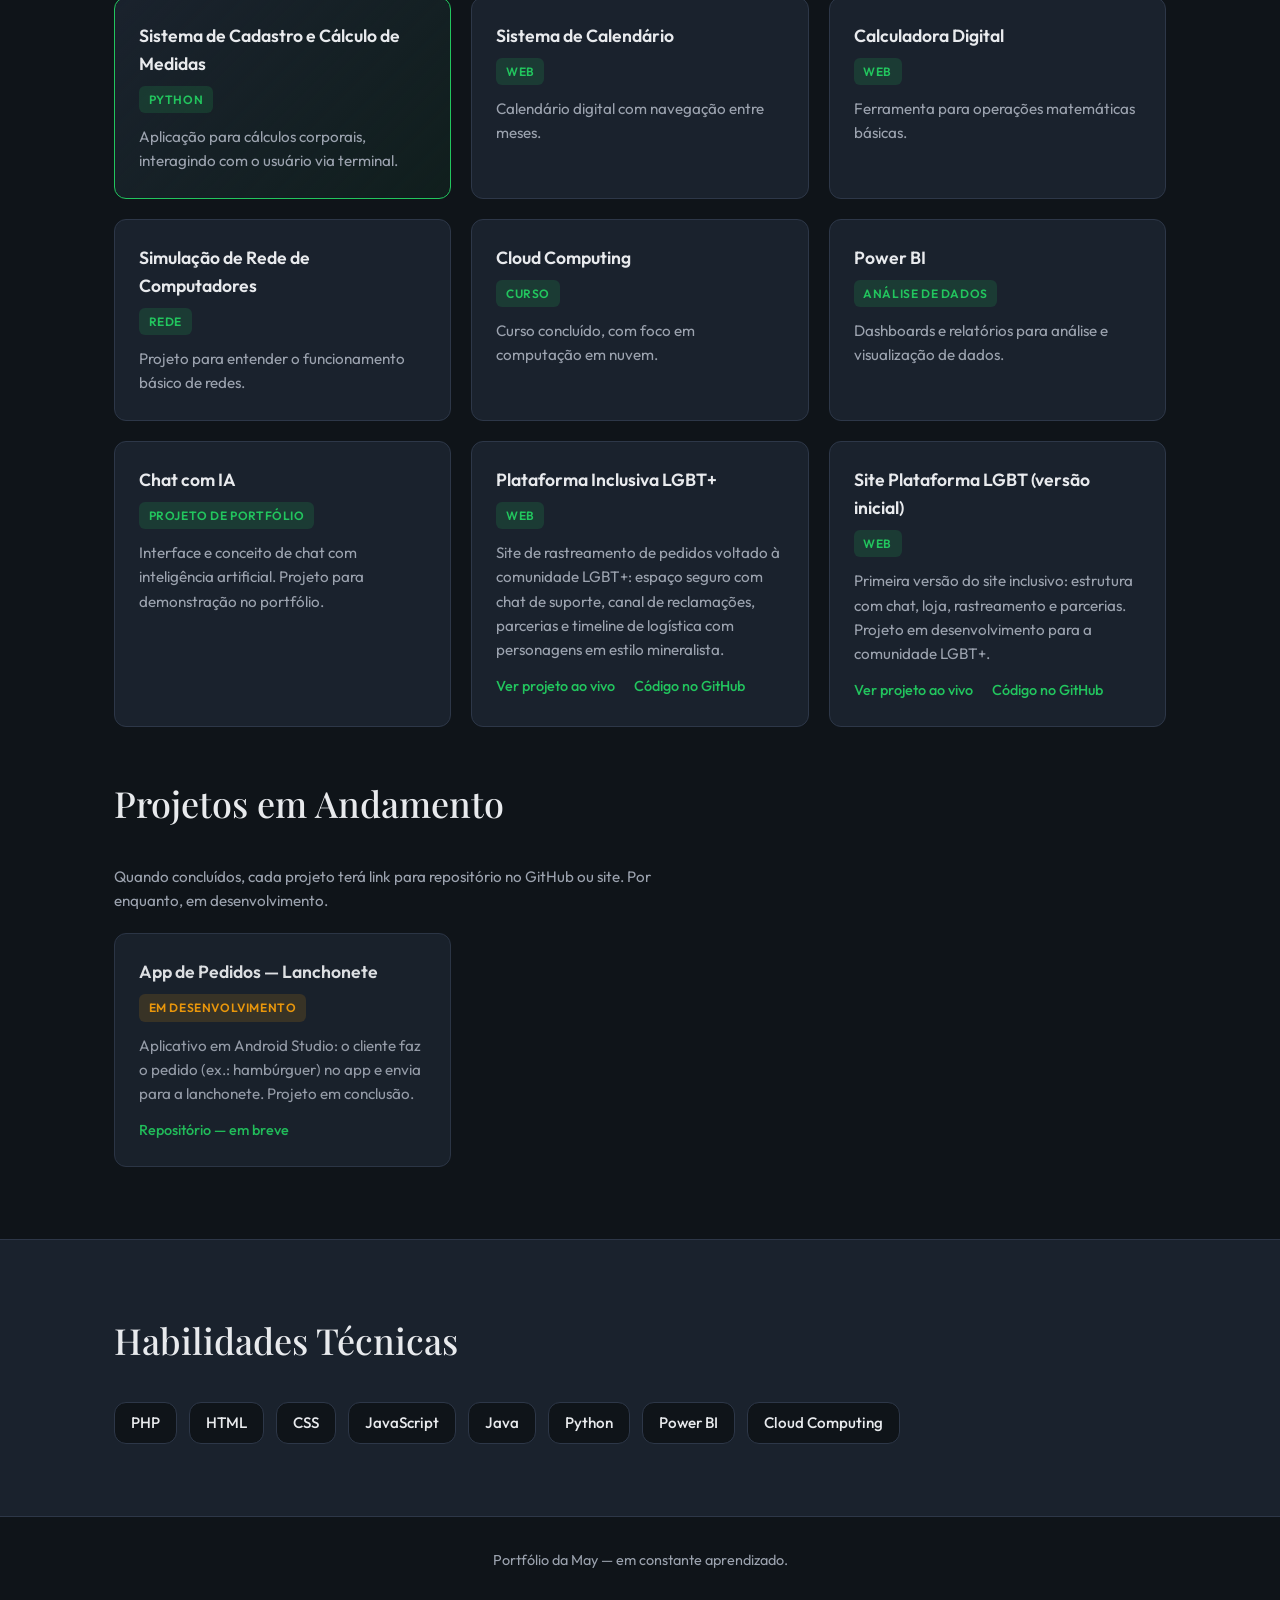
==== commit 5068f324: "Link no portfolio: Ver projeto ao vivo abre site LGBT+ Made-with: Cursor" ====
--- a/portfolio/index.html
+++ b/portfolio/index.html
@@ -128,8 +128,15 @@
             <h3>Plataforma Inclusiva LGBT+</h3>
             <p class="card-tag">Web</p>
             <p>Site de rastreamento de pedidos voltado à comunidade LGBT+: espaço seguro com chat de suporte, canal de reclamações, parcerias e timeline de logística com personagens em estilo mineralista.</p>
-            <a href="https://maysaanjoss.github.io/plataforma-lgbt/" target="_blank" rel="noopener noreferrer" class="card-link">Ver projeto ao vivo</a>
-            <a href="https://github.com/Maysaanjoss/plataforma-lgbt" target="_blank" rel="noopener noreferrer" class="card-link">Código no GitHub</a>
+            <a href="https://maysaanjoss.github.io/Maysaanjoss/plataforma-lgbt/" target="_blank" rel="noopener noreferrer" class="card-link">Ver projeto ao vivo</a>
+            <a href="https://github.com/Maysaanjoss/Maysaanjoss/tree/main/plataforma-lgbt" target="_blank" rel="noopener noreferrer" class="card-link">Código no GitHub</a>
+          </article>
+          <article class="card">
+            <h3>Site Plataforma LGBT (versão inicial)</h3>
+            <p class="card-tag">Web</p>
+            <p>Primeira versão do site inclusivo: estrutura com chat, loja, rastreamento e parcerias. Projeto em desenvolvimento para a comunidade LGBT+.</p>
+            <a href="https://maysaanjoss.github.io/Maysaanjoss/projeto.site/" target="_blank" rel="noopener noreferrer" class="card-link">Ver projeto ao vivo</a>
+            <a href="https://github.com/Maysaanjoss/Maysaanjoss/tree/main/projeto.site" target="_blank" rel="noopener noreferrer" class="card-link">Código no GitHub</a>
           </article>
         </div>
 
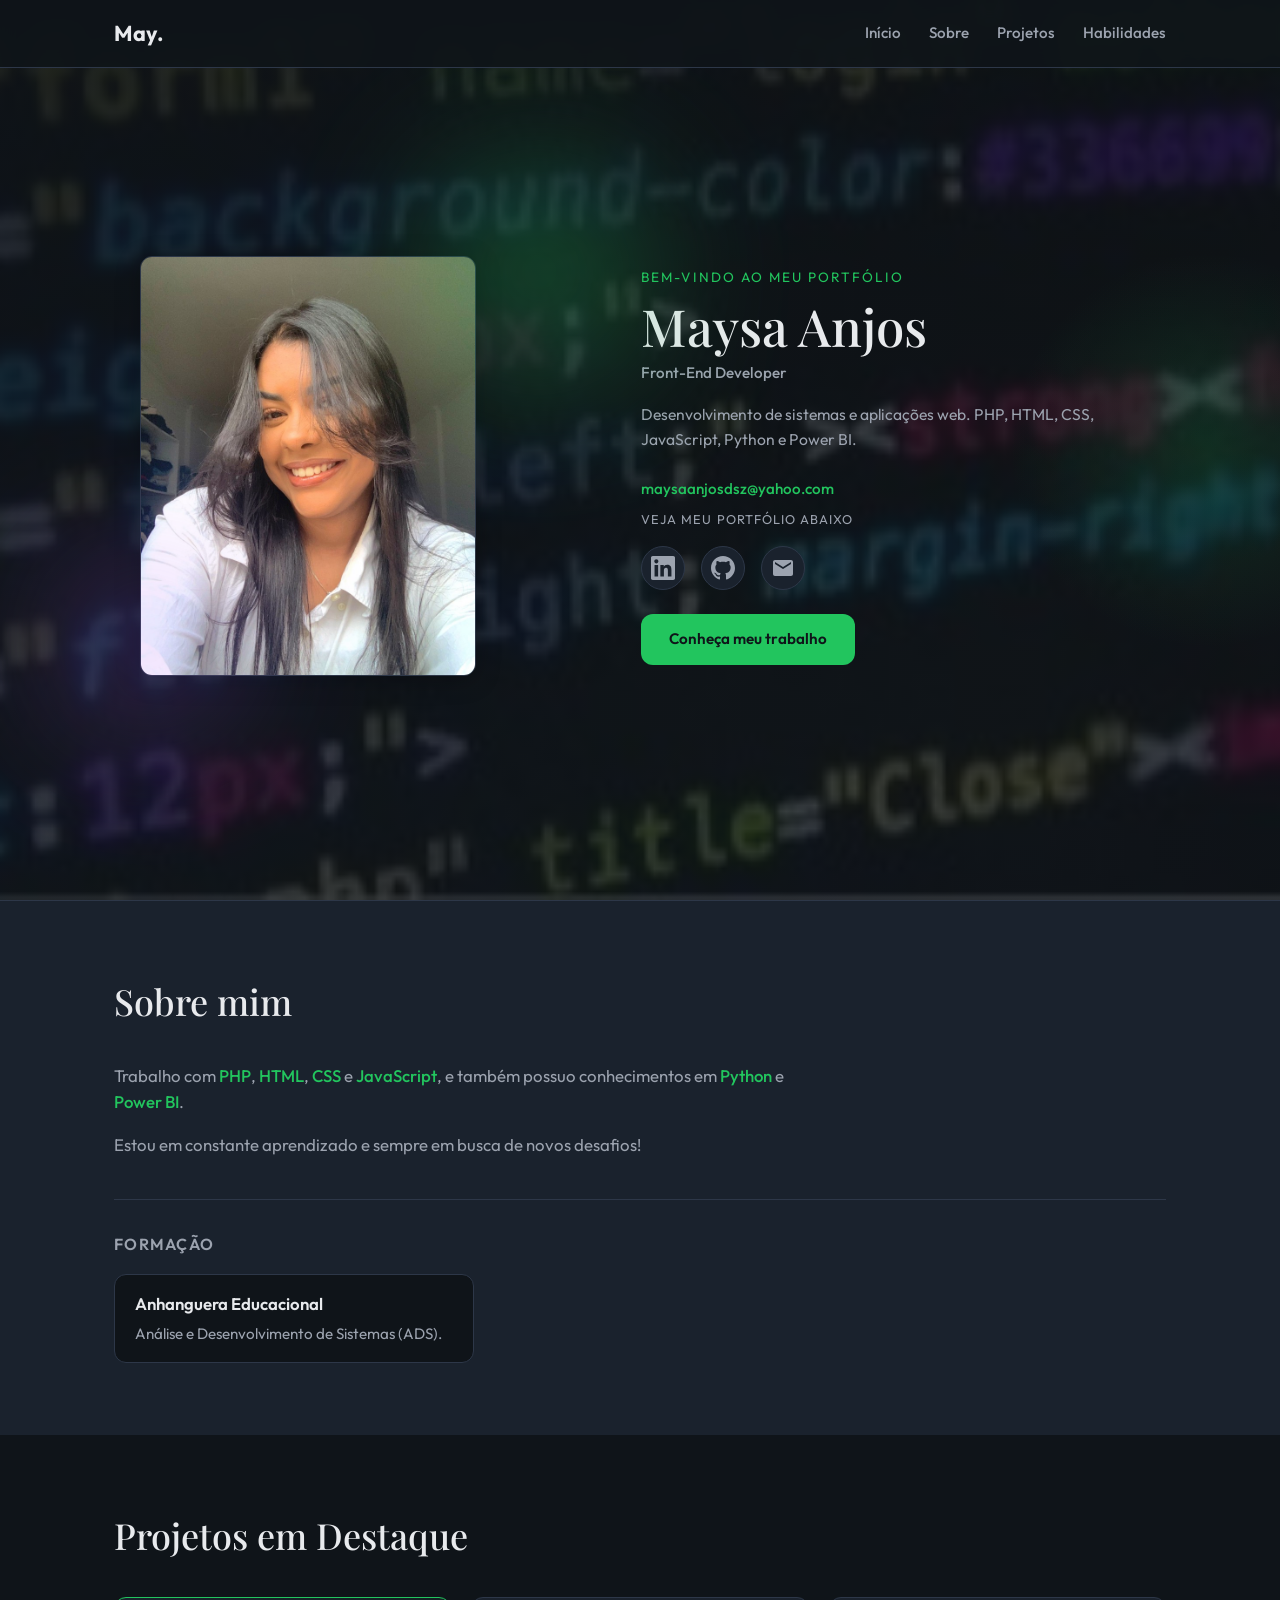
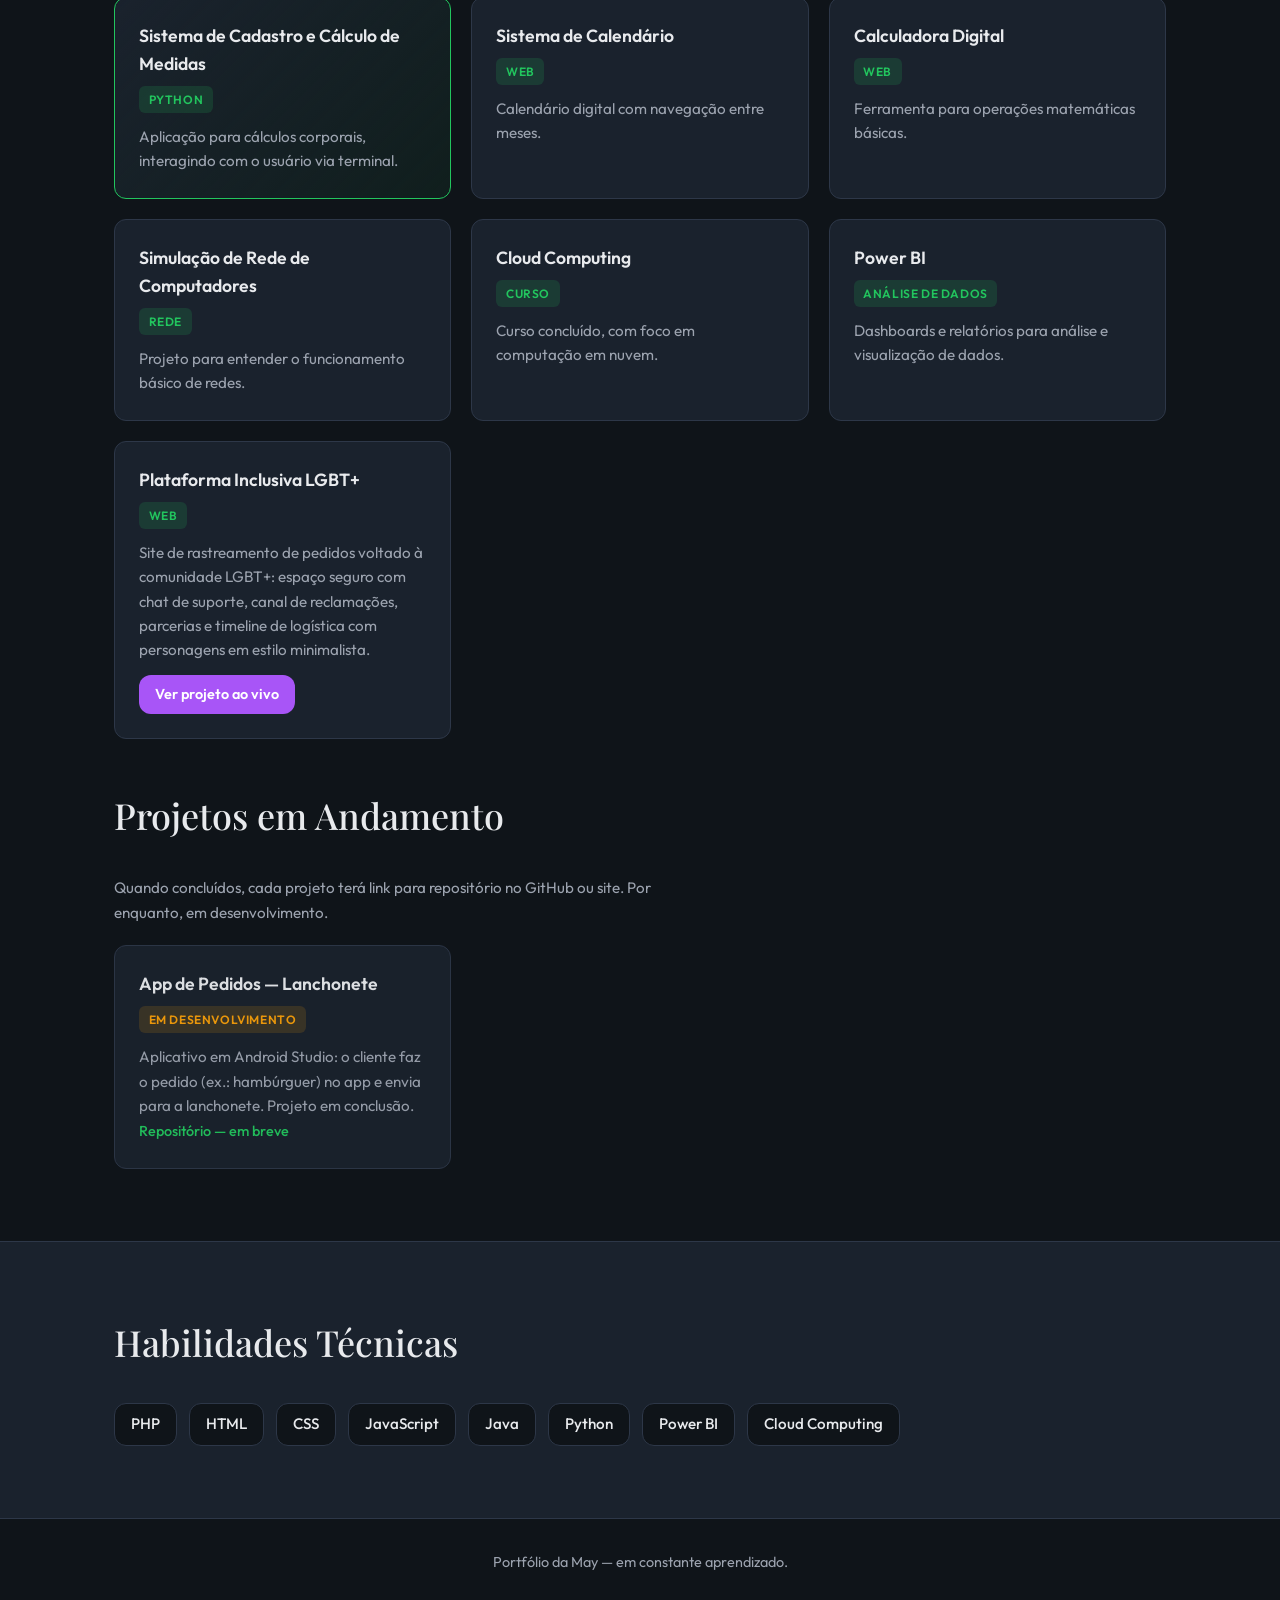
==== commit 71799906: "Portfólio: apenas um card LGBT (Plataforma Inclusiva) com link Ver projeto ao vivo Made-with: Cursor" ====
--- a/portfolio/index.html
+++ b/portfolio/index.html
@@ -68,7 +68,7 @@
         <h2 class="section-title">Sobre mim</h2>
         <div class="sobre-content">
           <p class="sobre-text">
-            Trabalho com <strong>PHP</strong>, <strong>HTML</strong>, <strong>CSS</strong> e <strong>JavaScript</strong>, 
+            Trabalho com <strong>PHP</strong>, <strong>HTML</strong>, <strong>CSS</strong> e <strong>JavaScript</strong>,
             e também possuo conhecimentos em <strong>Python</strong> e <strong>Power BI</strong>.
           </p>
           <p class="sobre-text">
@@ -120,23 +120,10 @@
             <p>Dashboards e relatórios para análise e visualização de dados.</p>
           </article>
           <article class="card">
-            <h3>Chat com IA</h3>
-            <p class="card-tag">Projeto de portfólio</p>
-            <p>Interface e conceito de chat com inteligência artificial. Projeto para demonstração no portfólio.</p>
-          </article>
-          <article class="card">
             <h3>Plataforma Inclusiva LGBT+</h3>
             <p class="card-tag">Web</p>
-            <p>Site de rastreamento de pedidos voltado à comunidade LGBT+: espaço seguro com chat de suporte, canal de reclamações, parcerias e timeline de logística com personagens em estilo mineralista.</p>
-            <a href="https://maysaanjoss.github.io/Maysaanjoss/plataforma-lgbt/" target="_blank" rel="noopener noreferrer" class="card-link">Ver projeto ao vivo</a>
-            <a href="https://github.com/Maysaanjoss/Maysaanjoss/tree/main/plataforma-lgbt" target="_blank" rel="noopener noreferrer" class="card-link">Código no GitHub</a>
-          </article>
-          <article class="card">
-            <h3>Site Plataforma LGBT (versão inicial)</h3>
-            <p class="card-tag">Web</p>
-            <p>Primeira versão do site inclusivo: estrutura com chat, loja, rastreamento e parcerias. Projeto em desenvolvimento para a comunidade LGBT+.</p>
-            <a href="https://maysaanjoss.github.io/Maysaanjoss/projeto.site/" target="_blank" rel="noopener noreferrer" class="card-link">Ver projeto ao vivo</a>
-            <a href="https://github.com/Maysaanjoss/Maysaanjoss/tree/main/projeto.site" target="_blank" rel="noopener noreferrer" class="card-link">Código no GitHub</a>
+            <p>Site de rastreamento de pedidos voltado à comunidade LGBT+: espaço seguro com chat de suporte, canal de reclamações, parcerias e timeline de logística com personagens em estilo minimalista.</p>
+            <a href="https://maysaanjoss.github.io/Maysaanjoss/plataforma-lgbt/" target="_blank" rel="noopener noreferrer" class="card-link card-link-live">Ver projeto ao vivo</a>
           </article>
         </div>
 
@@ -147,7 +134,6 @@
             <h3>App de Pedidos — Lanchonete</h3>
             <p class="card-tag card-tag-progress">Em desenvolvimento</p>
             <p>Aplicativo em Android Studio: o cliente faz o pedido (ex.: hambúrguer) no app e envia para a lanchonete. Projeto em conclusão.</p>
-            <!-- Quando terminar, troque href="#" pela URL do repositório no GitHub -->
             <a href="#" class="card-link">Repositório — em breve</a>
           </article>
         </div>
--- a/portfolio/styles.css
+++ b/portfolio/styles.css
@@ -465,10 +465,16 @@
   max-width: 560px;
 }
 
+.card-links {
+  display: flex;
+  flex-wrap: wrap;
+  gap: 0.75rem;
+  margin-top: 0.75rem;
+}
+
 .card-link {
   display: inline-block;
-  margin-top: 0.75rem;
-  margin-right: 1rem;
+  margin-top: 0;
   font-size: 0.9rem;
   font-weight: 500;
   color: var(--accent);
@@ -476,6 +482,23 @@
 
 .card-link:hover {
   text-decoration: underline;
+}
+
+.card-link-live {
+  display: inline-block;
+  padding: 0.5rem 1rem;
+  background: #a855f7;
+  color: #fff;
+  border-radius: var(--radius);
+  font-weight: 600;
+  margin-top: 0.75rem;
+  transition: background 0.2s, transform 0.2s;
+}
+
+.card-link-live:hover {
+  background: #9333ea;
+  text-decoration: none;
+  transform: translateY(-1px);
 }
 
 .cards-andamento {
